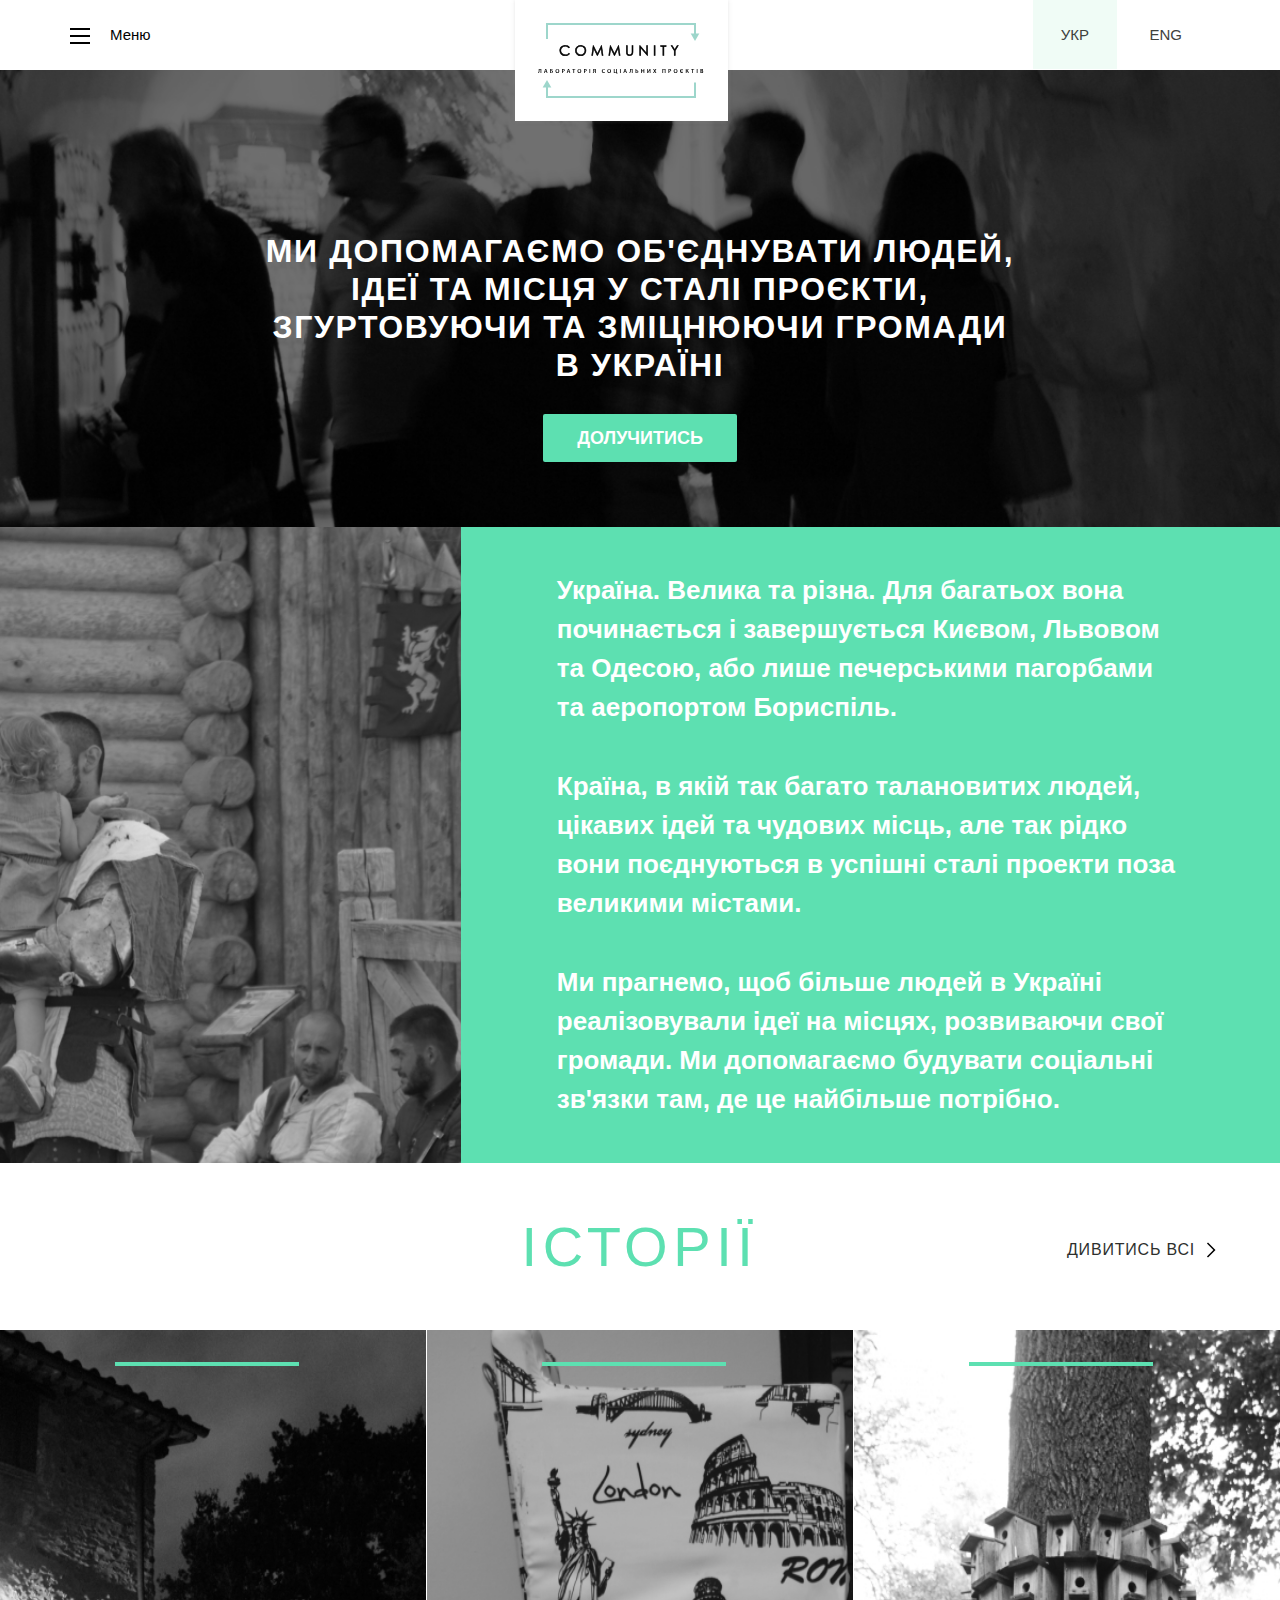
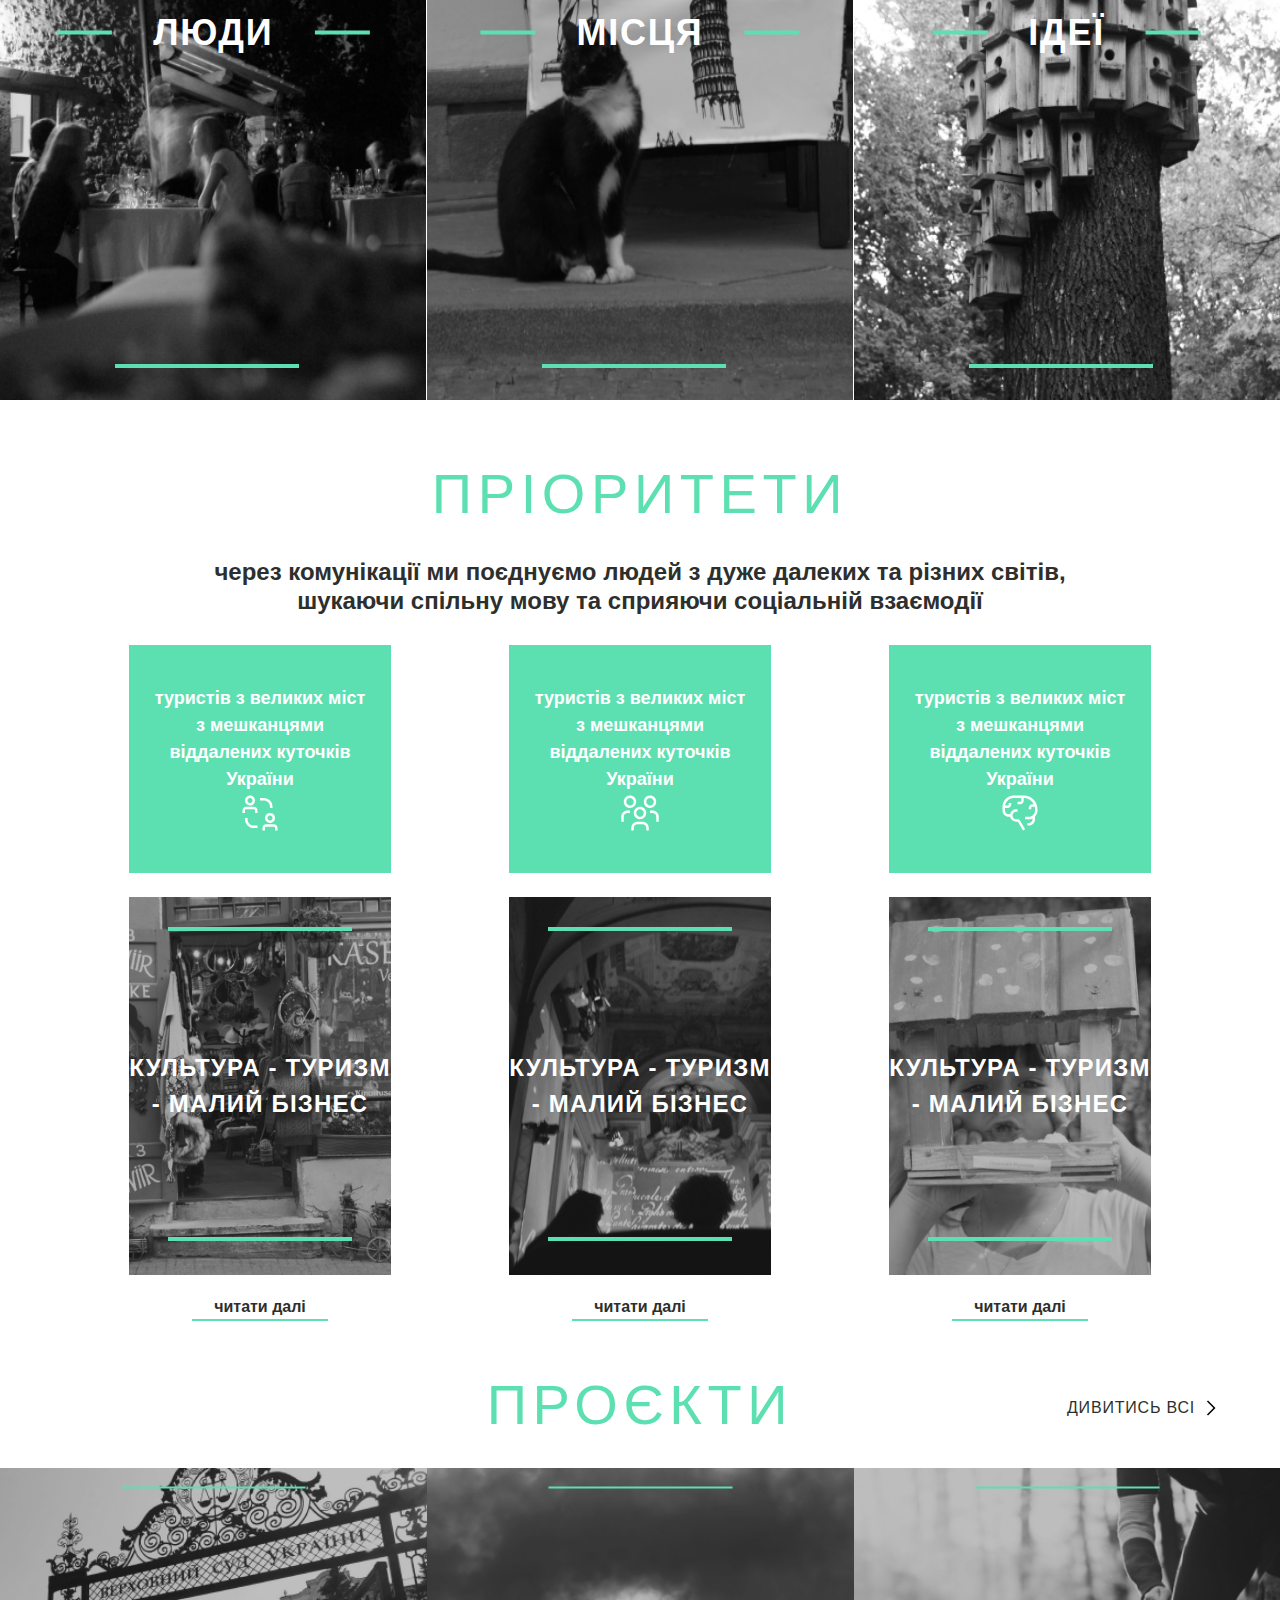
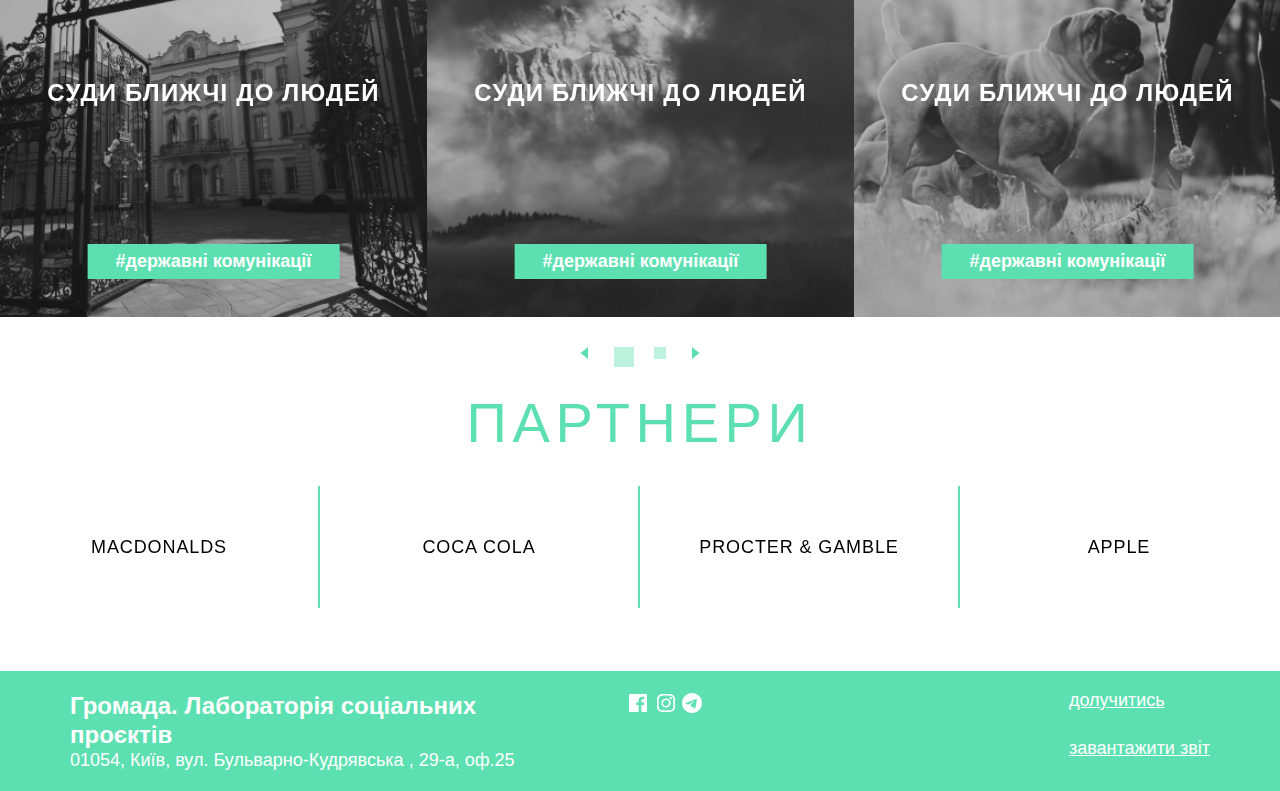
==== index.html @ b731121e "Add files via upload" ====
<!DOCTYPE html>
<html lang="ru">
<head>
  <meta charset="utf-8" />
  <title>Page</title>
  <meta name="description" content="Page description" />
  <meta http-equiv="X-UA-Compatible" content="ie=edge" />
  <meta name="viewport" content="width=device-width, initial-scale=1.0">
  <link rel="shortcut icon" href="assets/img/favicon.png" type="image/png" />
  <!--[if lt IE 9]>
    <script src="https://cdnjs.cloudflare.com/ajax/libs/html5shiv/3.7.3/html5shiv-printshiv.min.js"></script>
  <![endif]-->
  <link rel="stylesheet" type="text/css" href="assets/css/slick.css" />
  <link rel="stylesheet" type="text/css" href="assets/css/slick-theme.css" />
  <link rel="stylesheet" type="text/css" href="assets/css/main.min.css" />
</head>
<body>
  <!-- svg sprite -->
  <!-- //=include spriteSvg.svg -->
  <!-- ========== -->
  <div class="wrapper">
    <header class="header">
      <div class="header__container">
        <div class="header__container-content">
          <div id="menu" class="header__container-content-menu menu">
            <div id="burger" class="burger">
              <span class="line menu-top"></span>
              <span class="line menu-middle"></span>
              <span class="line menu-bottom"></span>
            </div>
            <a href="#">Меню</a>
          </div>
          <div class="header__container-content-logo">
            <a href="#"><img src="assets/img/logo.svg" alt=""></a>
          </div>
          <div class="header__container-content-lang">
            <div class="lang-items">
              <a class="active" href="#">УКР</a>
              <a href="#">ENG</a>
            </div>
            <div class="lang-items-mob">
              <a href="#">УКР</a>
              <img src="assets/img/arrow.svg" alt="">
            </div>
          </div>
        </div>
      </div>
    </header>
    <div id="main_menu" class="main-menu__opened" style="top: -900px; opacity: 0">
      <div class="main-menu__opened-container">
        <div class="content-menu">
            <div class="content-menu__nav">
              <nav>
                <ul>
                  <li>Про нас</li>
                  <li>Історії</li>
                  <li>Пріорітети</li>
                  <li>Команда</li>
                  <li>Проекти</li>
                  <li>Партнери</li>
                </ul>
              </nav>
            </div>
            <div class="content-menu__contacts">
              <h3>Контакти</h3>
              <p class="adress">01054, Київ, вул. Бульварно-Кудрявська, <br>29-а, оф.25</p>
              <p class="download green-links">Завантажіти звіт</p>
              <p class="join  green-links">Долучитись</p>
              <div class="social-links">
                <a href="#"><img src="assets/img/fb.svg" alt=""></a>
                <a href="#"><img src="assets/img/inst.svg" alt=""></a>
                <a href="#"><img src="assets/img/telegram.svg" alt=""></a>
              </div>
            </div>
        </div>
      </div>
    </div>
    <!-- .header end -->
    
    <main class="">
      <div class="content">
        <div class="main-content__container">
          <h1>Ми допомагаємо об'єднувати людей, ідеї та місця у сталі проЄкти, згуртовуючи та зміцнюючи громади в Україні</h1>
          <a class="popup-button first-screen-button" href="#">Долучитись</a>
        </div>
      </div>
      <div class="about-screen">
        <div class="about-screen__image">
    
        </div>
        <div class="about-screen__text">
          <p>Україна. Велика та різна. Для багатьох вона починається і завершується Києвом,
             Львовом та Одесою, або лише печерськими пагорбами та аеропортом Бориспіль.</p>
           <p>Країна, в якій так багато талановитих людей, цікавих ідей та чудових місць, 
             але так рідко вони поєднуються в успішні сталі проекти поза великими містами.</p>  
            <p>Ми прагнемо, щоб більше людей в Україні реалізовували ідеї на місцях, 
              розвиваючи свої громади. Ми допомагаємо будувати соціальні зв'язки там, де це найбільше потрібно.</p> 
        </div>
      </div>
      <div class="stories-screen">
        <div class="stories-screen__title">
          <h2>Історії</h2>
          <div class="all-story">
            <a href="#"> Дивитись всі</a>
            <img src="assets/img/arrow-1.svg" alt="">
          </div>
        </div>
        <div class="stories-screen__container">
          <div class="stories-screen__item item-1">
            <img class="image-color" src="assets/img/17.png" alt="">
            <p class="line-green top"></p>
              <span class="story-title">Люди</span>
            <p class="line-green bottom"></p>
          </div>
          <div class="stories-screen__item item-1">
            <img class="image-color" src="assets/img/18.png" alt="">
            <p class="line-green top"></p>
              <span class="story-title">Місця</span>
            <p class="line-green bottom"></p>
          </div>
          <div class="stories-screen__item item-1">
            <img class="image-color" src="assets/img/19.png" alt="">
            <p class="line-green top"></p>
              <span class="story-title">Ідеї</span>
            <p class="line-green bottom"></p>
          </div>
        </div>
        <div class="all-story-mobile">
          <a href="#"> Дивитись всі</a>
          <img src="assets/img/arrow-1.svg" alt="">
        </div>
      </div>
      <section class="priorities">
        <div class="priorities-container">
          <div class="priorities-title">
            <h2>Пріоритети</h2>
            <p>через комунікації ми поєднуємо людей з дуже далеких та різних світів, шукаючи 
              спільну мову та сприяючи соціальній взаємодії</p>
          </div>
          <div class="priorities-container__items">
              <div class="priorities-container__item">
                <div class="item-green">
                  <p>туристів з великих міст з мешканцями віддалених куточків України</p>
                  <img src="assets/img/icon.svg" alt="">
                </div>
                <div class="item-main">
                  <p class="line-green top"></p>
                  <h4>Культура - туризм - малий бізнес </h4>
                  <p class="line-green bottom"></p>
                  <img src="assets/img/20.png" alt="">
                </div>
                <div class="item-button">
                  <a href="#">читати далі</a>
                  <p class="green-line-block"></p>
                </div>
              </div>
              <div class="priorities-container__item">
                <div class="item-green">
                  <p>туристів з великих міст з мешканцями віддалених куточків України</p>
                  <img src="assets/img/icon2.svg" alt="">
                </div>
                <div class="item-main">
                  <p class="line-green top"></p>
                  <h4>Культура - туризм - малий бізнес </h4>
                  <p class="line-green bottom"></p>
                  <img src="assets/img/21.png" alt="">
                </div>
                <div class="item-button">
                  <a href="#">читати далі</a>
                  <p class="green-line-block"></p>
                </div>
              </div>
              <div class="priorities-container__item">
                <div class="item-green">
                  <p>туристів з великих міст з мешканцями віддалених куточків України</p>
                  <img src="assets/img/icon3.svg" alt="">
                </div>
                <div class="item-main">
                  <p class="line-green top"></p>
                  <h4>Культура - туризм - малий бізнес </h4>
                  <p class="line-green bottom"></p>
                  <img src="assets/img/22.png" alt="">
                </div>
                <div class="item-button">
                  <a href="#">читати далі</a>
                  <p class="green-line-block"></p>
                </div>
              </div>
          </div>
        </div>
      </section> 
      <div class="priorities-title">
        <h2>ПроЄкти</h2>
        <div class="all-story">
          <a href="#"> Дивитись всі</a>
          <img src="assets/img/arrow-1.svg" alt="">
        </div>
      </div>
    
    <section class="slider-pojects">
      <div id="main-block" class="slider-pojects_items">
        <div class="slider-pojects__item">
          <img id="image-1"  class="image-slider" src="assets/img/23.png" alt="" style="filter: grayscale(100%);">
          <div id="block-1" class="slider__content">
            <p class="green-line"></p>
            <h4>Суди ближчі до людей</h4>
            <span>#державні комунікації</span>
          </div>
        </div>
        <div class="slider-pojects__item">
          <img id="image-2" class="image-slider" src="assets/img/24.png" alt="" style="filter: grayscale(100%);">
          <div id="block-2" class="slider__content">
            <p class="green-line"></p>
            <h4>Суди ближчі до людей</h4>
            <span>#державні комунікації</span>
          </div>
        </div>
        <div class="slider-pojects__item">
          <img id="image-3" class="image-slider" src="assets/img/25.png" alt="" style="filter: grayscale(100%);">
          <div id="block-3" class="slider__content">
            <p class="green-line"></p>
            <h4>Суди ближчі до людей</h4>
            <span>#державні комунікації</span>
          </div>
        </div>
        <div class="slider-pojects__item">
          <img id="image-4" class="image-slider" src="assets/img/25.png" alt="" style="filter: grayscale(100%);">
          <div id="block-4" class="slider__content">
            <p class="green-line"></p>
            <h4>Суди ближчі до людей</h4>
            <span>#державні комунікації</span>
          </div>
        </div>
      </div>
    </section>
    
          
          <div class="projects__arrows">
            
          </div>
    
          <div class="all-story-mobile">
            <a href="#"> Дивитись всі</a>
            <img src="assets/img/arrow-1.svg" alt="">
          </div>
     
      </section>
      <section class="partners">
        <div class="partners__container">
          <div class="priorities-title">
            <h2>Партнери</h2>
          </div>
          <div class="partners__items">
            <ul class="slider_partners">
              <li>Macdonalds</li>
              <li>Coca Cola</li>
              <li>Procter & Gamble</li>
              <li>Apple</li>
            </ul>
          </div>
        </div>
      </section>
    </main> 
    
    <!-- .content end -->
    
    <footer class="footer">
      <div class="footer-container">
        <div class="footer-content-title">
          <h4>Громада. Лабораторія соціальних проєктів</h4>
          <p>01054, Київ, вул. Бульварно-Кудрявська , 29-а, оф.25</p>
        </div>
        <div class="footer-content-social">
          <a href="tel:380676597237"><img src="assets/img/fb-wh.svg" alt=""></a>
          <a href="tel:380676597237"><img src="assets/img/inst-wh.svg" alt=""></a>
          <a href="tel:380676597237"><img src="assets/img/telegr-wh.svg" alt=""></a>
        </div>
        <div class="footer-content-links">
          <p class="first">долучитись</p>
          <p class="second">завантажити звіт</p>
        </div>
      </div>
    </footer>
    <!-- .footer end -->
    
  </div>
  <!-- .wrapper end -->
  <script src="https://code.jquery.com/jquery-2.2.4.min.js" integrity="sha256-BbhdlvQf/xTY9gja0Dq3HiwQF8LaCRTXxZKRutelT44=" crossorigin="anonymous"></script>
  <script src="assets/js/slick.min.js"></script>
  <script src="assets/js/main.js"></script>
</body>
</html>
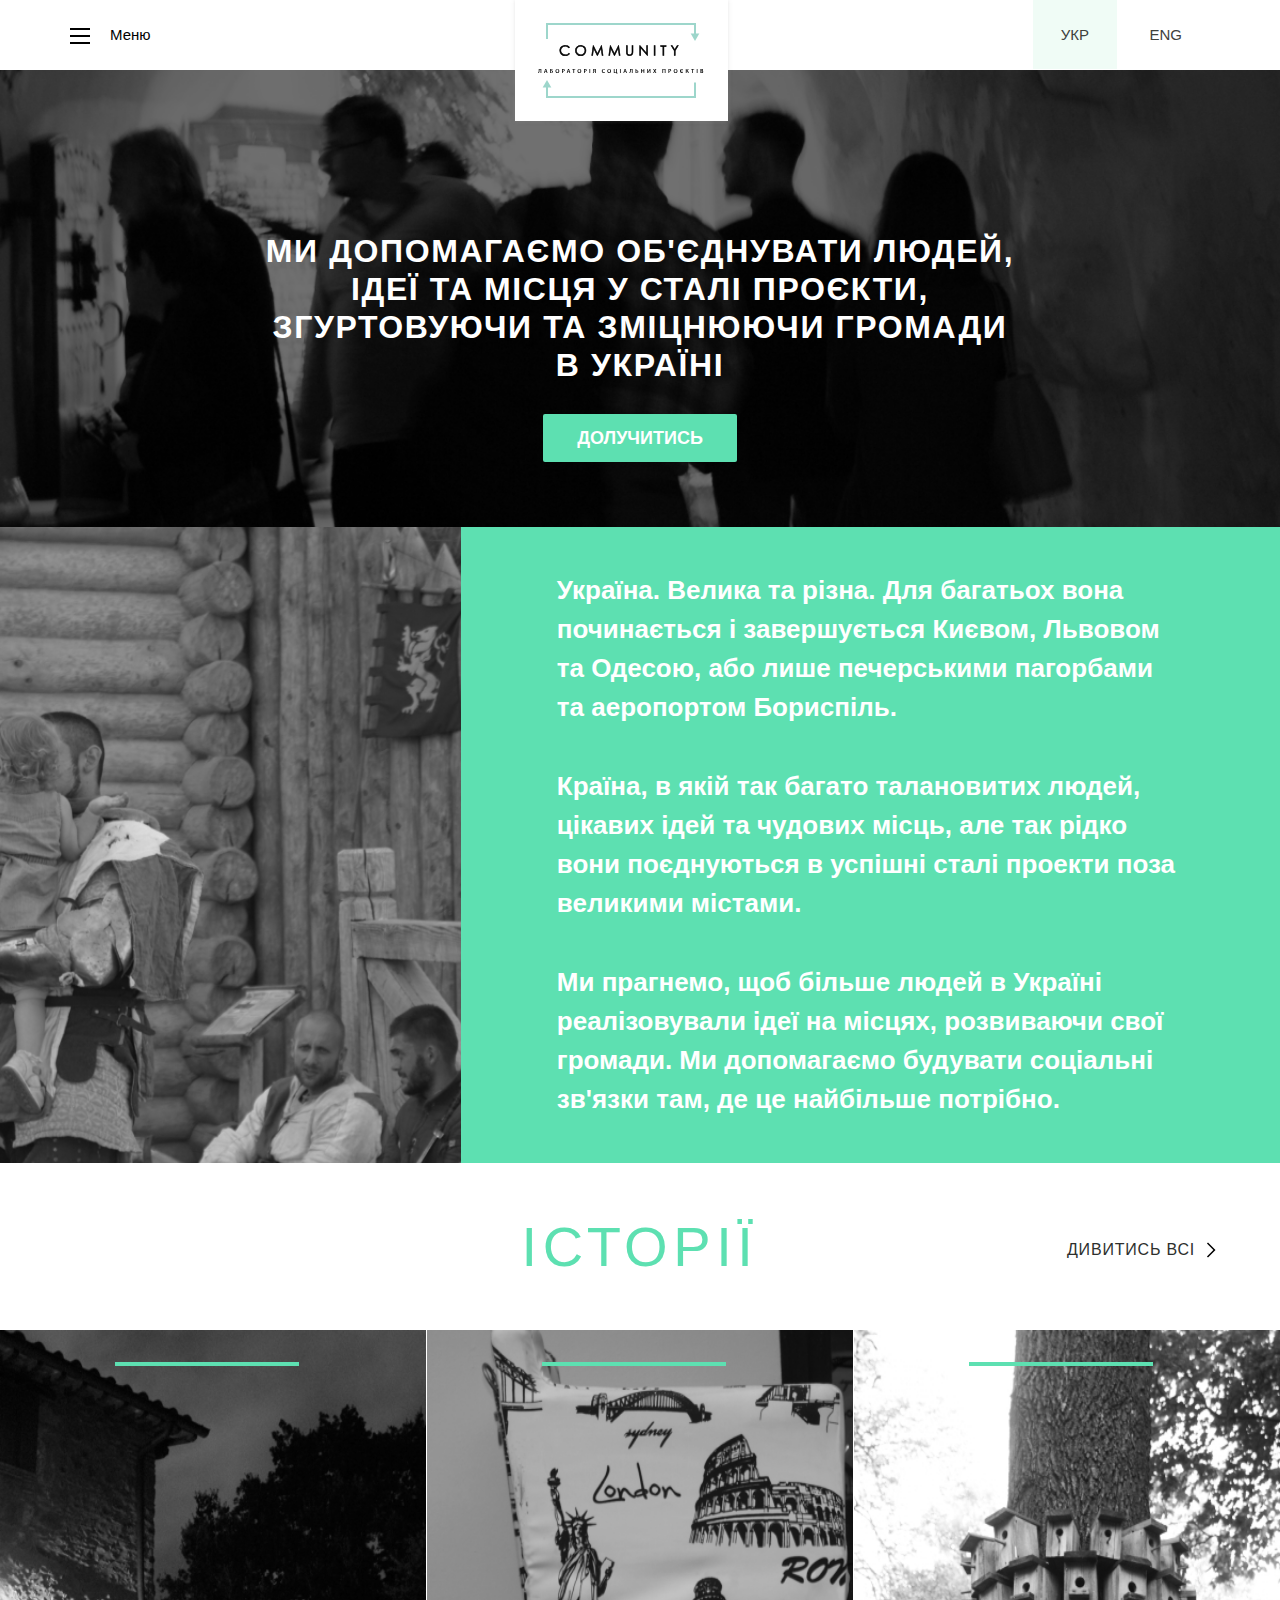
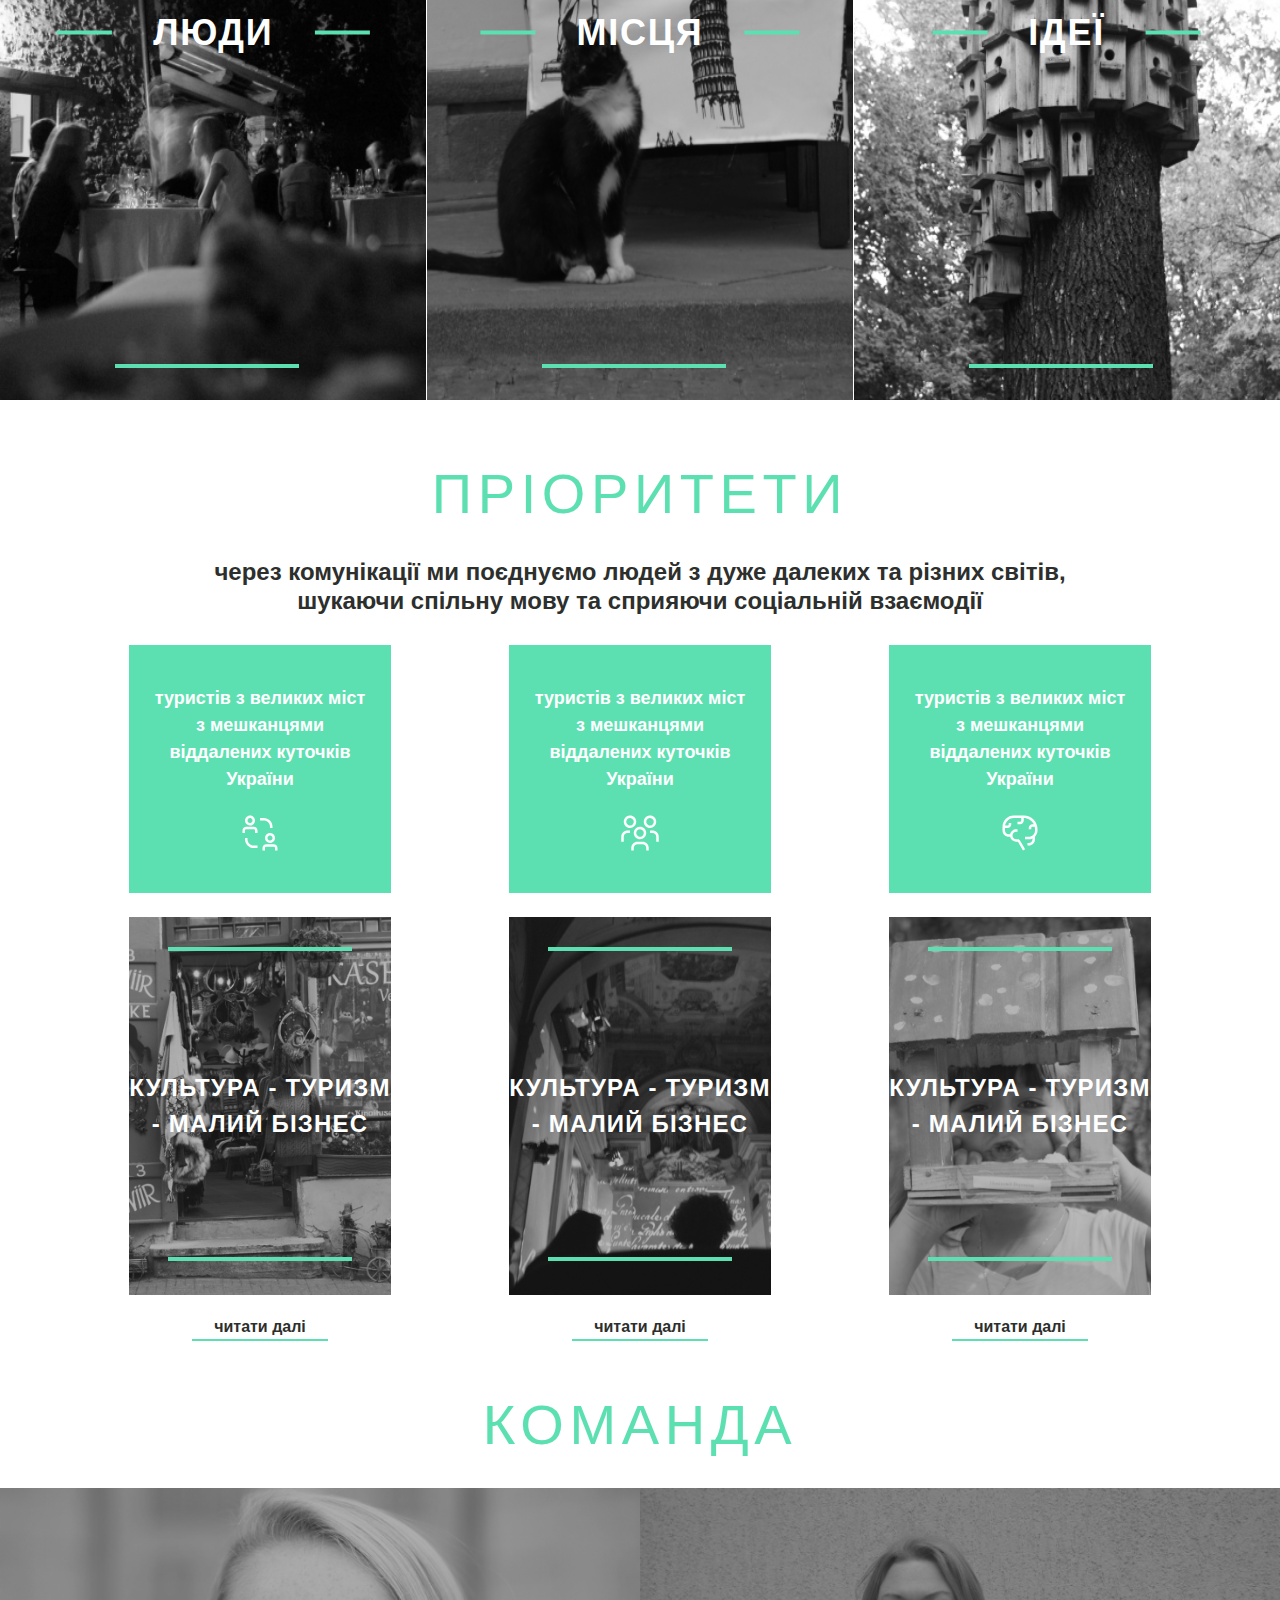
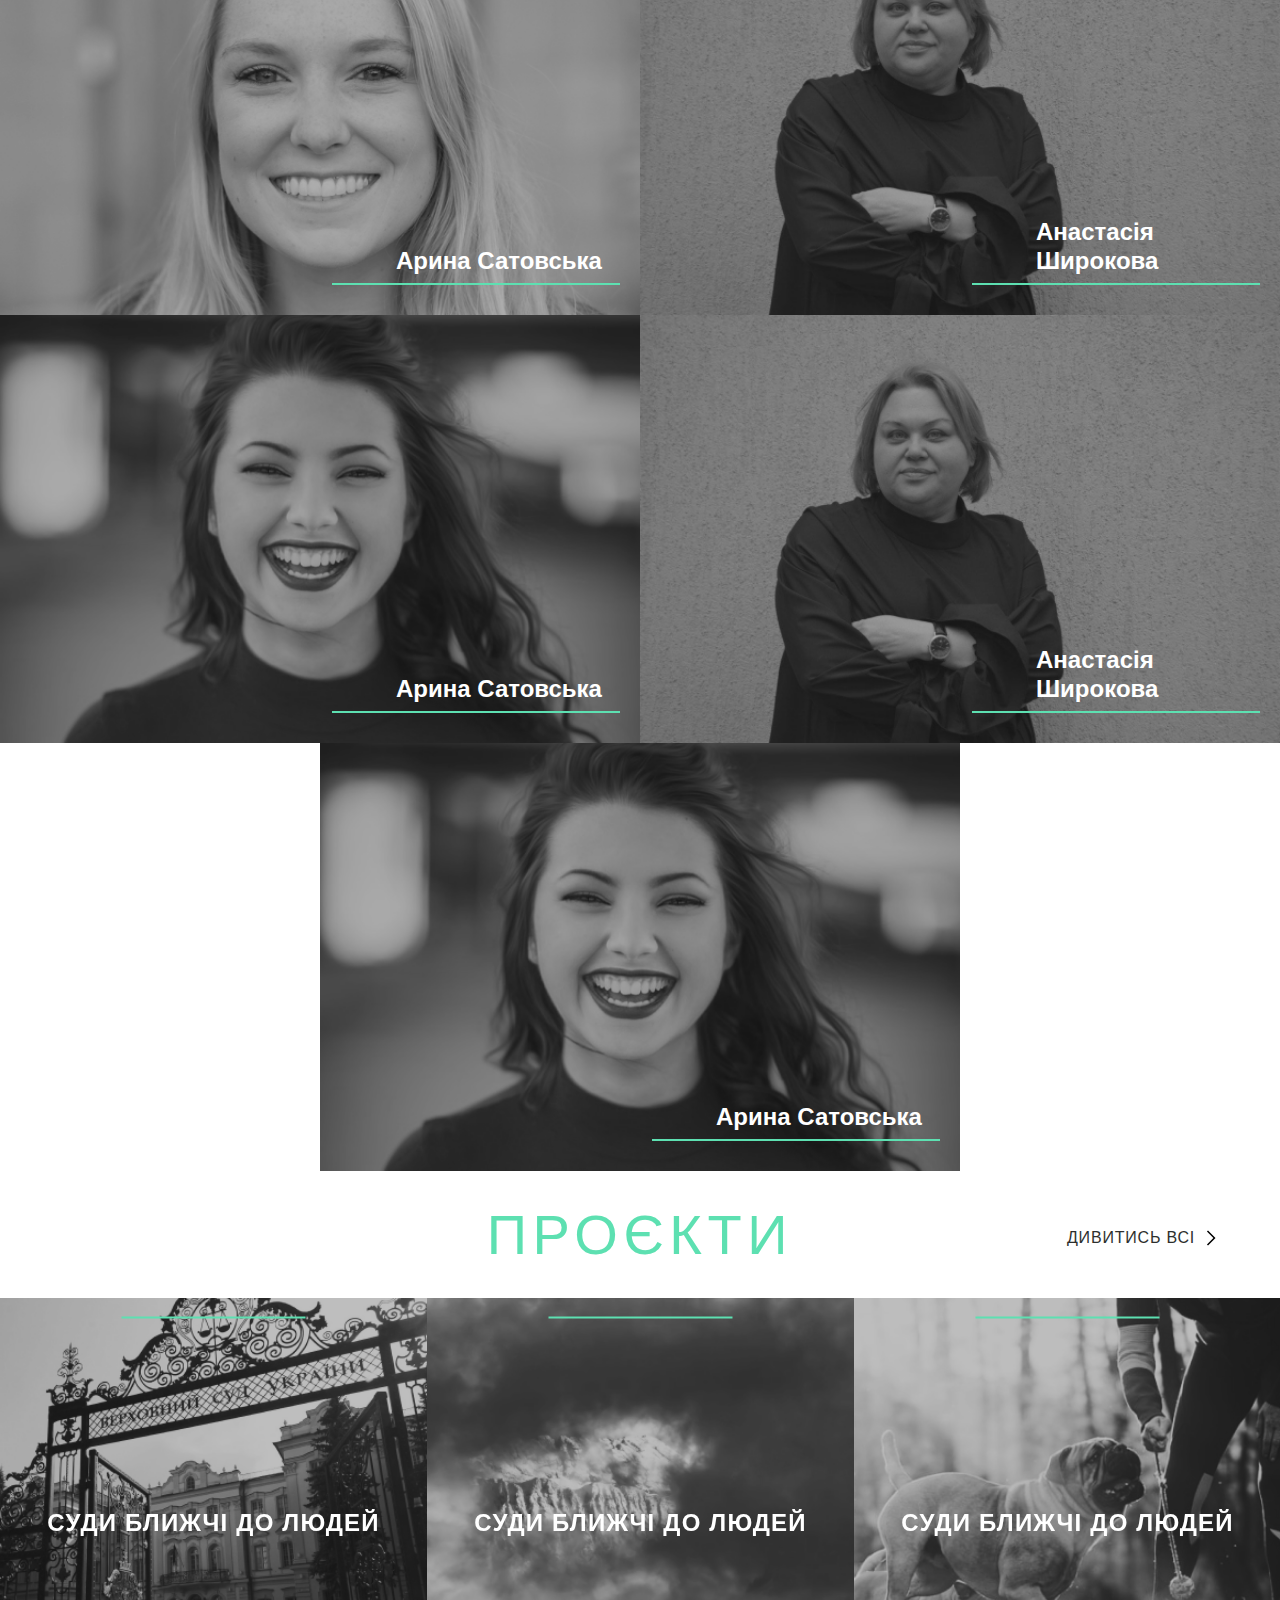
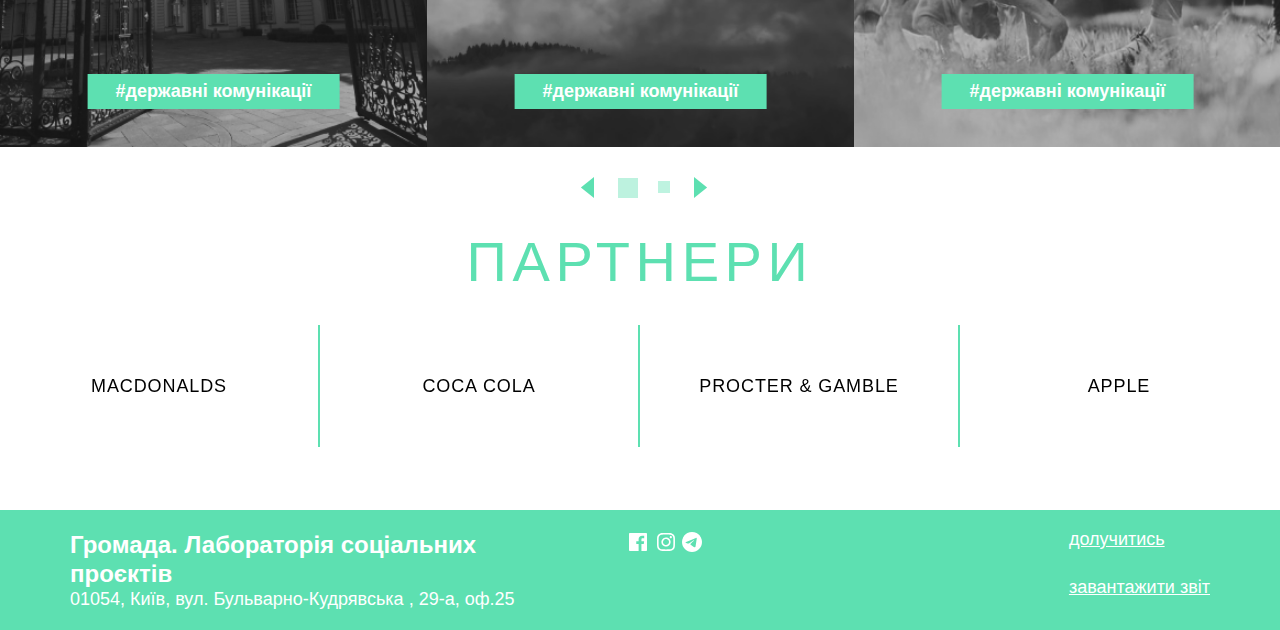
==== commit d8130972: "Add files via upload" ====
--- a/index.html
+++ b/index.html
@@ -77,13 +77,22 @@
     </div>
     <!-- .header end -->
     
+    <div class="popup-window">
+      <div id="popup1" class="popup-window__form">
+        <h4>Стань учасником в проектах</h4>
+        <input class="popup-row" type="text" placeholder="Email">
+        <button class="popup-button">Долучитись</button>
+      </div>
+    </div>
+    
     <main class="">
       <div class="content">
         <div class="main-content__container">
           <h1>Ми допомагаємо об'єднувати людей, ідеї та місця у сталі проЄкти, згуртовуючи та зміцнюючи громади в Україні</h1>
-          <a class="popup-button first-screen-button" href="#">Долучитись</a>
-        </div>
-      </div>
+          <a id="show_popup" class="popup-button first-screen-button show_popup" rel="popup1" href="#">Долучитись</a>
+        </div>
+      </div>
+     
       <div class="about-screen">
         <div class="about-screen__image">
     
@@ -189,6 +198,86 @@
           </div>
         </div>
       </section> 
+      <div class="priorities-title">
+        <h2>Команда</h2>
+      </div>
+      <section class="team">
+        <div id="main-container-block" class="team__container">
+          <div class="person">
+            <div id="main-container" class="team__item">
+              <img src="assets/img/photo.png" alt="">
+              <h4 class="name">Арина Сатовська</h4>
+              <p class="green-line move-left"></p>
+            </div>
+            <div id="hidden-container" class="team__item-hiddden">
+              <p>18 років досвіду у комунікаціях, понад 10 - у сфері державних та суспільних комунікацій. Після керівництва PR агенцією PRP Ukraine у 2005-2008 рр., втілювала проєкти з підвищення інвестиційної привабливості регіонів та маркетингу територій. З 2014 р. під егідою Українського кризового медіа-центру співпрацювала з Міністерством закордонних справ та іншими державними структурами, зміцнюючи їхні комунікаційні спроможності. У 2017-2019 рр. - 
+                директорка агенції стратегічних комунікацій Republic. Авторка та викладачка навчальних курсів з комунікацій.</p>
+                <p class="socilallink"><a href="#">Linkedin</a></p>
+            </div>
+          </div>
+    
+          <div class="person">
+            <div id="main-container-one" class="team__item">
+              <img src="assets/img/photo2.png" alt="">
+              <h4 class="name">Анастасія Широкова</h4>
+              <p class="green-line move-left"></p>
+            </div>
+            <div id="hidden-container-one" class="team__item-hiddden-right">
+              <p>20 років досвіду організації масштабних заходів, запуску та реалізації проєктів у регіонах та на 
+                національному рівні, розробки та впровадження комунікаційних та промостратегій, розробки та 
+                проведення навчальних курсів. Сертифікована спеціалістка з профорієнтації, співзасновниця 
+                і викладачка освітньої платформи «Академія івент-менеджменту». Експертка з сучасного ділового, 
+                світського та протокольного етикету.</p>
+                <p class="socilallink"><a href="#">Linkedin</a></p>
+            </div>
+          </div>
+    
+          <div class="person">
+            <div id="main-container-fourth" class="team__item">
+             <img src="assets/img/photo3.png" alt="">
+              <h4 class="name">Арина Сатовська</h4>
+              <p class="green-line move-left"></p>
+            </div>
+            <div id="hidden-container-fourth" class="team__item-hiddden">
+              <p>18 років досвіду у комунікаціях, понад 10 - у сфері державних та суспільних комунікацій. Після керівництва PR агенцією PRP Ukraine у 2005-2008 рр., втілювала проєкти з підвищення інвестиційної привабливості регіонів та маркетингу територій. З 2014 р. під егідою Українського кризового медіа-центру співпрацювала з Міністерством закордонних справ та іншими державними структурами, зміцнюючи їхні комунікаційні спроможності. У 2017-2019 рр. - 
+                директорка агенції стратегічних комунікацій Republic. Авторка та викладачка навчальних курсів з комунікацій.</p>
+                <p class="socilallink"><a href="#">Linkedin</a></p>
+            </div>
+          </div>
+    
+         <div class="person">
+            <div id="main-container-five" class="team__item">
+             <img src="assets/img/photo2.png" alt="">
+              <h4 class="name">Анастасія Широкова</h4>
+              <p class="green-line move-left"></p>
+            </div>
+            <div id="hidden-container-five" class="team__item-hiddden-right">
+              <p>20 років досвіду організації масштабних заходів, запуску та реалізації проєктів у регіонах та на 
+                національному рівні, розробки та впровадження комунікаційних та промостратегій, розробки та 
+                проведення навчальних курсів. Сертифікована спеціалістка з профорієнтації, співзасновниця 
+                і викладачка освітньої платформи «Академія івент-менеджменту». Експертка з сучасного ділового, 
+                світського та протокольного етикету.</p>
+                <p class="socilallink"><a href="#">Linkedin</a></p>
+            </div>
+          </div>
+    
+         <div class="person">
+          <div id="main-container-two" class="team__item">
+            <img src="assets/img/photo3.png" alt="">
+            <h4 class="name">Арина Сатовська</h4>
+            <p class="green-line move-left"></p>
+          </div>
+          <div id="hidden-container-two" class="hidden-container-top">
+            <p>20 років досвіду організації масштабних заходів, запуску та реалізації проєктів у регіонах та на 
+              національному рівні, розробки та впровадження комунікаційних та промостратегій, розробки та 
+              проведення навчальних курсів. Сертифікована спеціалістка з профорієнтації, співзасновниця 
+              і викладачка освітньої платформи «Академія івент-менеджменту». Експертка з сучасного ділового, 
+              світського та протокольного етикету.</p>
+              <p class="socilallink"><a href="#">Linkedin</a></p>
+          </div>
+         </div>
+        </div> 
+      </section>
       <div class="priorities-title">
         <h2>ПроЄкти</h2>
         <div class="all-story">
@@ -236,7 +325,9 @@
     
           
           <div class="projects__arrows">
-            
+            <div class="arrow prev"><img src="assets/img/arrow-l.svg" alt=""></div>
+            <div id="mainSlider__dots1" class="dots-container"></div>
+            <div class="arrow next"><img src="assets/img/arrow-r.svg" alt=""></div>
           </div>
     
           <div class="all-story-mobile">
@@ -288,5 +379,6 @@
   <script src="https://code.jquery.com/jquery-2.2.4.min.js" integrity="sha256-BbhdlvQf/xTY9gja0Dq3HiwQF8LaCRTXxZKRutelT44=" crossorigin="anonymous"></script>
   <script src="assets/js/slick.min.js"></script>
   <script src="assets/js/main.js"></script>
+  <script src="assets/js/animation.js"></script>
 </body>
 </html>
